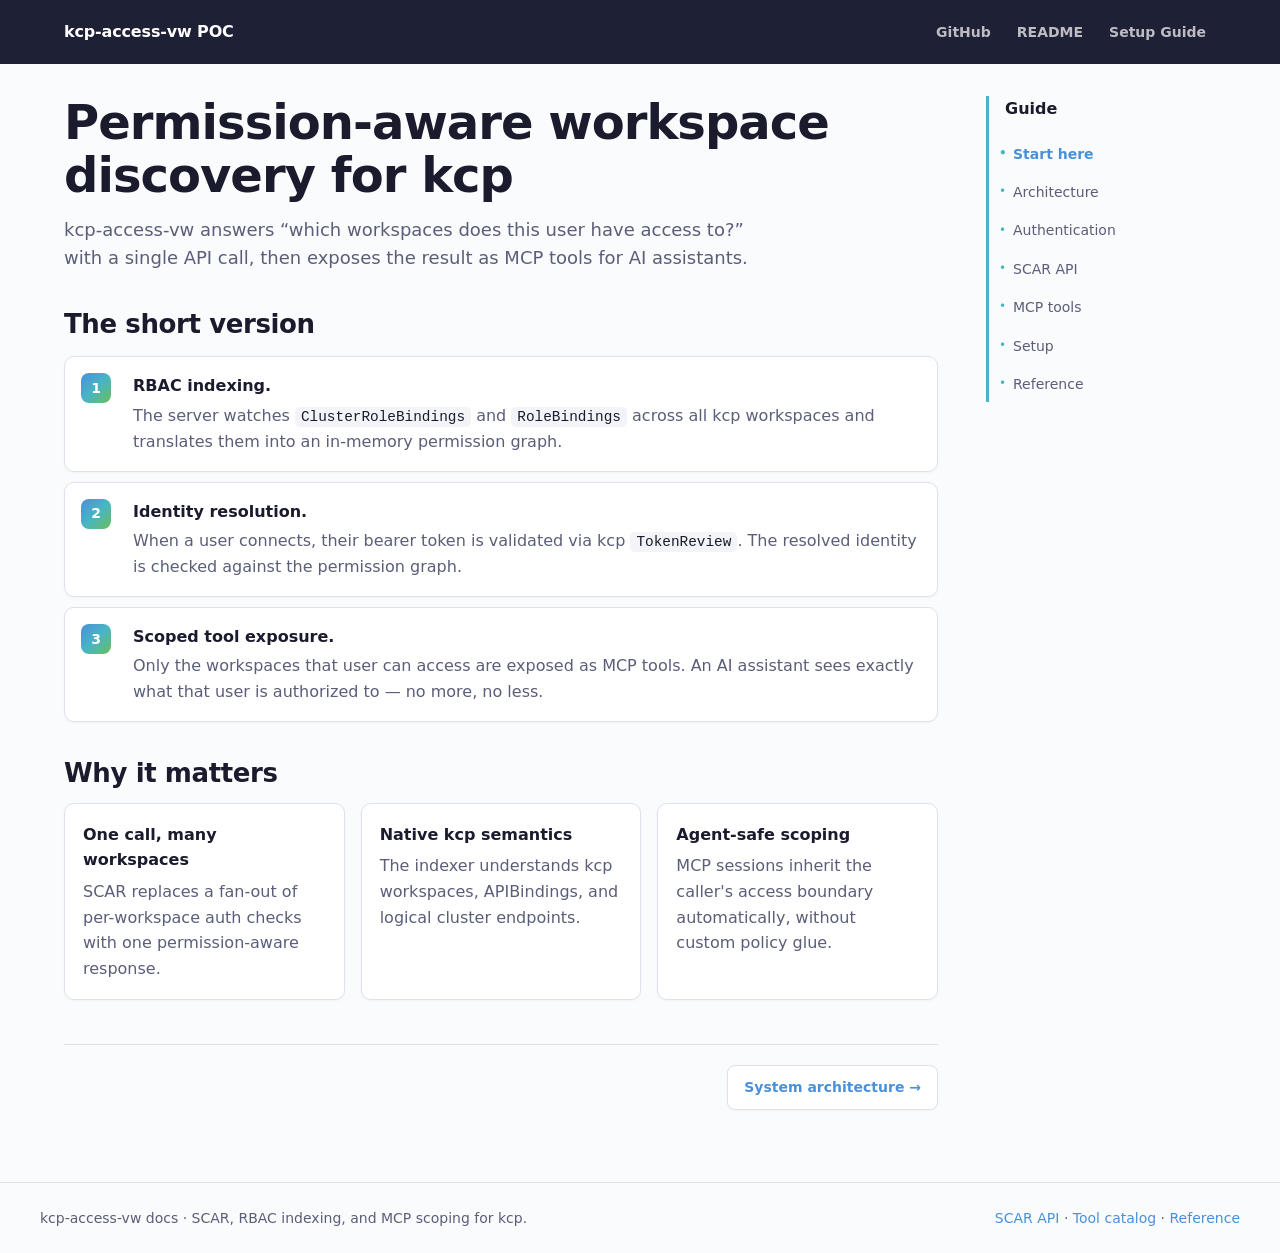
==== site/index.html @ 23381e72 "Add gh pages for this implementation Signed-off-by: Karol Szwaj <karol.szwaj@gmail.com>" ====
<!doctype html>
    <html lang="en">
      <head>
        <meta charset="utf-8" />
        <meta name="viewport" content="width=device-width, initial-scale=1" />
        <title>Start here · kcp-access-vw</title>
        <link rel="stylesheet" href="assets/styles.css" />
      </head>
      <body>
        <header class="site-header">
          <div class="header-inner">
            <a class="brand" href="index.html">

              <span>kcp-access-vw POC</span>
            </a>
            <nav class="top-links" aria-label="Top links">
              <a href="https://github.com/cnvergence/kcp-access-vw" target="_blank" rel="noreferrer">GitHub</a>
              <a href="https://github.com/cnvergence/kcp-access-vw#readme" target="_blank" rel="noreferrer">README</a>
              <a href="setup.html">Setup Guide</a>
            </nav>
          </div>
        </header>

        <div class="guide-layout">
          <main class="main-content">
            <h1 class="page-title">Permission-aware workspace discovery for kcp</h1>
            <p class="intro">kcp-access-vw answers “which workspaces does this user have access to?” with a single API call, then exposes the result as MCP tools for AI assistants.</p>


<section class="section">
  <h2>The short version</h2>
  <ol class="step-list">
    <li>
      <span class="step-num">1</span>
      <div>
        <strong>RBAC indexing.</strong>
        <span>The server watches <code>ClusterRoleBindings</code> and <code>RoleBindings</code> across all kcp workspaces and translates them into an in-memory permission graph.</span>
      </div>
    </li>
    <li>
      <span class="step-num">2</span>
      <div>
        <strong>Identity resolution.</strong>
        <span>When a user connects, their bearer token is validated via kcp <code>TokenReview</code>. The resolved identity is checked against the permission graph.</span>
      </div>
    </li>
    <li>
      <span class="step-num">3</span>
      <div>
        <strong>Scoped tool exposure.</strong>
        <span>Only the workspaces that user can access are exposed as MCP tools. An AI assistant sees exactly what that user is authorized to — no more, no less.</span>
      </div>
    </li>
  </ol>
</section>


<section class="section">
  <h2>Why it matters</h2>
  <div class="three-col">
    <article class="mini-card">
      <strong>One call, many workspaces</strong>
      <p class="short">SCAR replaces a fan-out of per-workspace auth checks with one permission-aware response.</p>
    </article>
    <article class="mini-card">
      <strong>Native kcp semantics</strong>
      <p class="short">The indexer understands kcp workspaces, APIBindings, and logical cluster endpoints.</p>
    </article>
    <article class="mini-card">
      <strong>Agent-safe scoping</strong>
      <p class="short">MCP sessions inherit the caller's access boundary automatically, without custom policy glue.</p>
    </article>
  </div>
</section>

            <nav class="page-nav" aria-label="Pagination"><span></span><a href="architecture.html">System architecture →</a></nav>
          </main>
          <aside class="sidebar" aria-label="Guide">
            <p class="sidebar-title">Guide</p>
            <ul class="nav-list">
              <li><a href="index.html" aria-current="page">Start here</a></li>
              <li><a href="architecture.html">Architecture</a></li>
              <li><a href="auth.html">Authentication</a></li>
              <li><a href="scar.html">SCAR API</a></li>
              <li><a href="mcp.html">MCP tools</a></li>
              <li><a href="setup.html">Setup</a></li>
              <li><a href="reference.html">Reference</a></li>
            </ul>
          </aside>
        </div>

        <footer class="footer">
          <div class="footer-inner">
            <span>kcp-access-vw docs · SCAR, RBAC indexing, and MCP scoping for kcp.</span>
            <span><a href="scar.html">SCAR API</a> · <a href="mcp.html">Tool catalog</a> · <a href="reference.html">Reference</a></span>
          </div>
        </footer>
      </body>
    </html>
---- site/assets/styles.css ----
:root {
  color-scheme: light;
  --header-height: 64px;
  --bg: #fafbfc;
  --surface: #ffffff;
  --surface-2: #f3f4f7;
  --ink: #1a1c2e;
  --muted: #5a5e78;
  --line: #dfe2eb;
  /* kcp brand: havelock blue → shakespeare teal → mantis green */
  --accent: #4a90d9;
  --accent-2: #357abd;
  --accent-soft: #eaf2fb;
  --accent-ink: #1a3a5c;
  --teal: #48b5c4;
  --green: #6bbd5b;
  --gradient: linear-gradient(135deg, var(--accent), var(--teal), var(--green));
  --code-bg: #1e2035;
  --code-ink: #e8eaf6;
  --code-key: #7ec8e3;
  --code-string: #ffcc80;
  --code-value: #a5d6a7;
  --code-comment: #78849e;
  --code-keyword: #b39ddb;
  --code-type: #80cbc4;
  --code-func: #ce93d8;
  --radius: 10px;
  font-family:
    "Inter", ui-sans-serif, system-ui, -apple-system, BlinkMacSystemFont, "Segoe UI",
    sans-serif;
}

* { box-sizing: border-box; }
html { scroll-behavior: smooth; }

body {
  margin: 0;
  background: var(--bg);
  color: var(--ink);
  line-height: 1.6;
}

a {
  color: var(--accent);
  text-decoration: none;
}
a:hover { color: var(--accent-2); text-decoration: underline; }

/* ── Header ─────────────────────────────────────── */

.site-header {
  background: var(--code-bg);
  position: sticky;
  top: 0;
  z-index: 20;
}

.header-inner {
  max-width: 1200px;
  margin: 0 auto;
  padding: 0 24px;
  display: flex;
  align-items: center;
  height: var(--header-height);
  justify-content: space-between;
  gap: 20px;
}

.brand {
  display: inline-flex;
  align-items: center;
  gap: 10px;
  color: #fff;
  font-weight: 800;
  font-size: 16px;
  text-decoration: none;
  letter-spacing: -0.01em;
}
.brand:hover { text-decoration: none; color: #fff; }

.brand-mark {
  width: 32px;
  height: 32px;
  display: grid;
  place-items: center;
  border-radius: 8px;
  background: var(--gradient);
  color: #fff;
  font-size: 12px;
  font-weight: 900;
  letter-spacing: -0.02em;
}

.top-links {
  display: flex;
  flex-wrap: wrap;
  justify-content: flex-end;
  gap: 6px;
  font-size: 14px;
}
.top-links a {
  color: rgba(255,255,255,0.7);
  font-weight: 600;
  text-decoration: none;
  padding: 5px 10px;
  border-radius: 6px;
  transition: all 0.15s;
}
.top-links a:hover { background: rgba(255,255,255,0.1); color: #fff; text-decoration: none; }

/* ── Layout ──────────────────────────────────────── */

.guide-layout {
  display: grid;
  grid-template-columns: minmax(0, 1fr) 230px;
  gap: 48px;
  align-items: start;
  max-width: 1200px;
  margin: 0 auto;
  padding: 32px 24px 72px;
}

.sidebar {
  position: sticky;
  top: calc(var(--header-height) + 24px);
  border: none;
  border-left: 3px solid var(--teal);
  background: transparent;
  padding: 0 0 0 16px;
}

.sidebar-title {
  margin: 0 0 14px;
  font-size: 16px;
  font-weight: 800;
  color: var(--ink);
}

.nav-list {
  list-style: none;
  margin: 0;
  padding: 0;
}

.nav-list li + li {
  margin-top: 2px;
}

.nav-list a {
  position: relative;
  display: block;
  padding: 7px 12px 7px 24px;
  border-left: 3px solid transparent;
  margin-left: -19px;
  font-size: 14px;
  color: var(--muted);
  text-decoration: none;
  transition: all 0.15s;
}

.nav-list a::before {
  content: "•";
  position: absolute;
  left: 10px;
  top: 50%;
  transform: translateY(-50%);
  color: var(--teal);
  font-size: 12px;
}

.nav-list a:hover {
  color: var(--ink);
  border-left-color: var(--line);
  text-decoration: none;
}

.nav-list a[aria-current="page"] {
  color: var(--accent);
  font-weight: 700;
  border-left-color: var(--teal);
  background: transparent;
}

/* ── Content ─────────────────────────────────────── */

.main-content {
  max-width: 920px;
  margin: 0;
  padding: 0;
}

.page-title {
  margin: 0 0 14px;
  font-size: clamp(32px, 4.5vw, 48px);
  line-height: 1.1;
  letter-spacing: -0.02em;
  font-weight: 850;
}

.intro {
  margin: 0 0 24px;
  color: var(--muted);
  font-size: 18px;
  max-width: 720px;
  line-height: 1.6;
}

.section { margin: 36px 0; }
.section h2 {
  margin: 0 0 14px;
  font-size: 26px;
  line-height: 1.2;
  letter-spacing: -0.015em;
  font-weight: 780;
}
.section h3 {
  margin: 0 0 8px;
  font-size: 18px;
  line-height: 1.3;
  font-weight: 700;
}
p { margin: 0 0 14px; }
.short { color: var(--muted); max-width: 720px; }

/* ── Cards, steps, examples ─────────────────────── */

.example {
  margin: 16px 0;
  border: 1px solid var(--line);
  border-radius: var(--radius);
  overflow: hidden;
  background: var(--surface);
  box-shadow: 0 1px 3px rgba(0,0,0,0.04);
}

.example-title {
  display: flex;
  justify-content: space-between;
  align-items: center;
  gap: 12px;
  padding: 10px 14px;
  border-bottom: 1px solid var(--line);
  background: var(--surface-2);
  color: var(--muted);
  font-size: 13px;
  font-weight: 700;
}
.example-title a { font-weight: 600; }

pre {
  margin: 0;
  padding: 18px;
  overflow-x: auto;
  background: var(--code-bg);
  color: var(--code-ink);
  font-size: 13px;
  line-height: 1.5;
}

code {
  font-family: "JetBrains Mono", "SFMono-Regular", Consolas, "Liberation Mono", Menlo, ui-monospace, monospace;
}

:not(pre) > code {
  padding: 2px 6px;
  border-radius: 5px;
  background: var(--surface-2);
  color: var(--ink);
  font-size: 0.9em;
}

.note {
  border-left: 4px solid var(--teal);
  border-radius: 0 var(--radius) var(--radius) 0;
  background: var(--surface);
  padding: 14px 16px;
  box-shadow: 0 1px 3px rgba(0,0,0,0.04);
}
.note p:last-child { margin-bottom: 0; }

.warning {
  border-left: 4px solid #e5a100;
  border-radius: 0 var(--radius) var(--radius) 0;
  background: #fffbe6;
  padding: 14px 16px;
}
.warning p:last-child { margin-bottom: 0; }

.step-list {
  list-style: none;
  margin: 16px 0;
  padding: 0;
  display: grid;
  gap: 10px;
}

.step-list li {
  display: grid;
  grid-template-columns: 38px 1fr;
  gap: 14px;
  align-items: start;
  border: 1px solid var(--line);
  border-radius: var(--radius);
  background: var(--surface);
  padding: 16px;
  box-shadow: 0 1px 3px rgba(0,0,0,0.04);
}

.step-list .step-num {
  display: grid;
  place-items: center;
  width: 30px;
  height: 30px;
  border-radius: 8px;
  background: var(--gradient);
  color: #fff;
  font-weight: 800;
  font-size: 14px;
}

.step-list strong { display: block; margin-bottom: 4px; }
.step-list span { color: var(--muted); }

.two-col {
  display: grid;
  grid-template-columns: repeat(2, minmax(0, 1fr));
  gap: 16px;
}

.three-col {
  display: grid;
  grid-template-columns: repeat(3, minmax(0, 1fr));
  gap: 16px;
}

.mini-card {
  border: 1px solid var(--line);
  border-radius: var(--radius);
  background: var(--surface);
  padding: 18px;
  box-shadow: 0 1px 3px rgba(0,0,0,0.04);
  transition: box-shadow 0.15s;
}
.mini-card:hover {
  box-shadow: 0 2px 8px rgba(0,0,0,0.08);
}
.mini-card strong { display: block; margin-bottom: 6px; }
.mini-card span { color: var(--muted); }
.mini-card p:last-child { margin-bottom: 0; }

/* ── Tables ──────────────────────────────────────── */

.table-wrap {
  overflow-x: auto;
  border: 1px solid var(--line);
  border-radius: var(--radius);
  background: var(--surface);
  box-shadow: 0 1px 3px rgba(0,0,0,0.04);
}

table { width: 100%; border-collapse: collapse; min-width: 540px; }
th, td { padding: 12px 14px; border-bottom: 1px solid var(--line); text-align: left; vertical-align: top; }
th {
  background: var(--surface-2);
  font-size: 11px;
  font-weight: 800;
  letter-spacing: 0.04em;
  text-transform: uppercase;
  color: var(--muted);
}
tr:last-child td { border-bottom: 0; }

/* ── Diagram ─────────────────────────────────────── */

.diagram-wrap {
  margin: 20px 0;
  border: 1px solid var(--line);
  border-radius: var(--radius);
  background: var(--surface);
  padding: 28px;
  overflow-x: auto;
  box-shadow: 0 1px 3px rgba(0,0,0,0.04);
}

.diagram-wrap svg { display: block; margin: 0 auto; }

/* ── Navigation ──────────────────────────────────── */

.page-nav {
  display: flex;
  justify-content: space-between;
  gap: 14px;
  margin-top: 44px;
  padding-top: 20px;
  border-top: 1px solid var(--line);
}

.page-nav a {
  display: inline-flex;
  min-height: 42px;
  align-items: center;
  border: 1px solid var(--line);
  border-radius: 8px;
  background: var(--surface);
  padding: 10px 16px;
  text-decoration: none;
  font-weight: 700;
  font-size: 14px;
  box-shadow: 0 1px 3px rgba(0,0,0,0.04);
  transition: all 0.15s;
}
.page-nav a:hover {
  border-color: var(--accent);
  box-shadow: 0 2px 8px rgba(0,0,0,0.08);
  text-decoration: none;
}

/* ── Footer ──────────────────────────────────────── */

.footer {
  border-top: 1px solid var(--line);
  color: var(--muted);
  padding: 24px;
  font-size: 14px;
}
.footer-inner {
  max-width: 1200px;
  margin: 0 auto;
  display: flex;
  justify-content: space-between;
  gap: 14px;
  flex-wrap: wrap;
}

/* ── Responsive ──────────────────────────────────── */

@media (max-width: 920px) {
  :root { --header-height: 104px; }
  .header-inner { align-items: flex-start; flex-direction: column; }
  .top-links { justify-content: flex-start; }
  .guide-layout {
    grid-template-columns: 1fr;
    gap: 32px;
  }
  .sidebar {
    position: static;
    padding: 16px 0 0;
    border-left: 0;
    border-top: 3px solid var(--teal);
  }
  .nav-list a {
    margin-left: 0;
    padding-left: 24px;
  }
  .two-col, .three-col { grid-template-columns: 1fr; }
}

@media (max-width: 560px) {
  .guide-layout,
  .footer {
    padding-left: 14px;
    padding-right: 14px;
  }
  .page-title { font-size: 32px; }
  .intro { font-size: 16px; }
  .page-nav { flex-direction: column; }
}
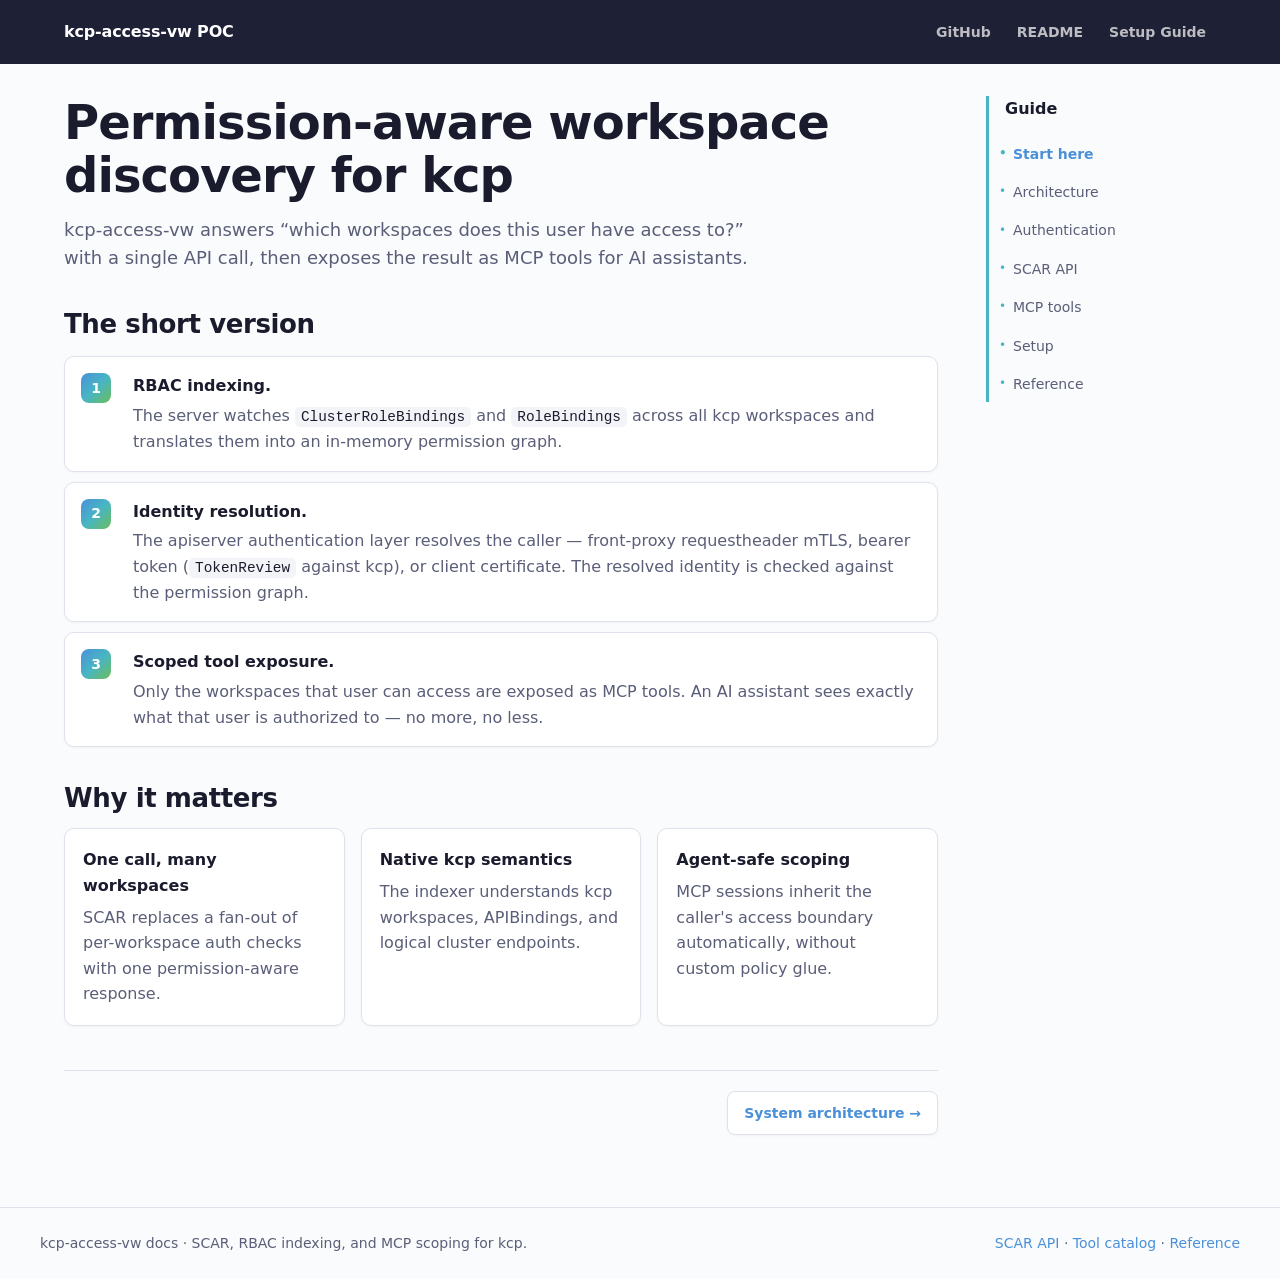
==== commit 4210815e: "Move into kcp vw and update the docs Signed-off-by: Karol Szwaj <karol.szwaj@gmail.com>" ====
--- a/site/index.html
+++ b/site/index.html
@@ -41,7 +41,7 @@
       <span class="step-num">2</span>
       <div>
         <strong>Identity resolution.</strong>
-        <span>When a user connects, their bearer token is validated via kcp <code>TokenReview</code>. The resolved identity is checked against the permission graph.</span>
+        <span>The apiserver authentication layer resolves the caller — front-proxy requestheader mTLS, bearer token (<code>TokenReview</code> against kcp), or client certificate. The resolved identity is checked against the permission graph.</span>
       </div>
     </li>
     <li>
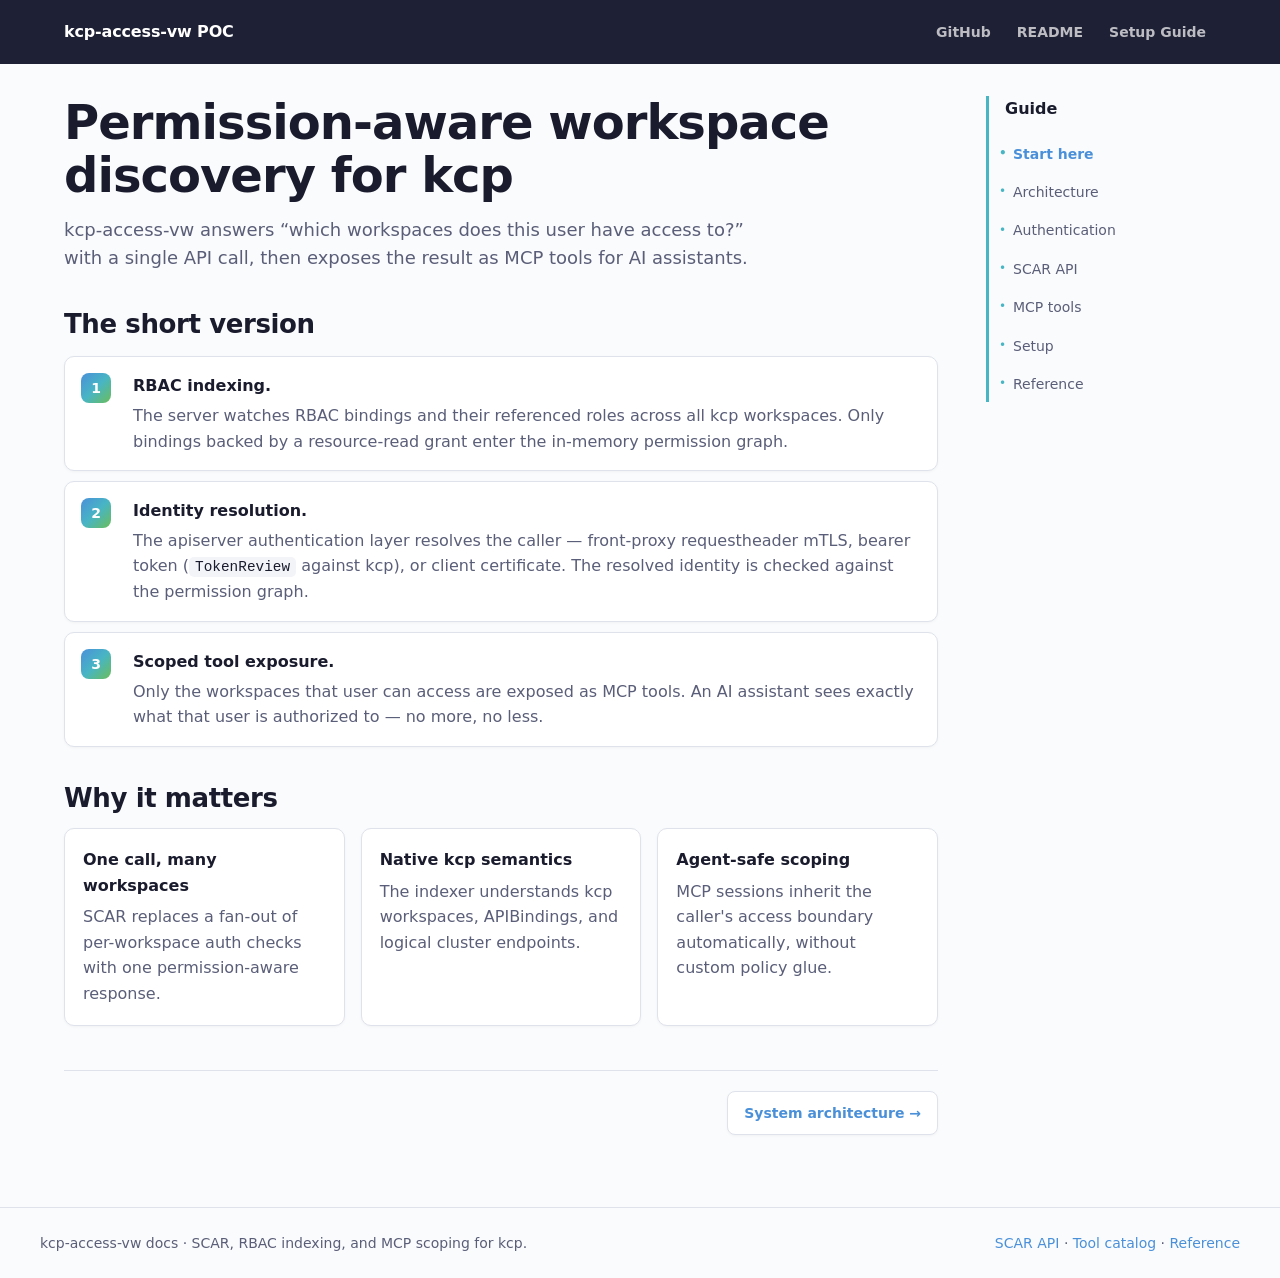
==== commit 6cd967e8: "fix(rbac): require resource-read grants for discovery" ====
--- a/site/index.html
+++ b/site/index.html
@@ -34,7 +34,7 @@
       <span class="step-num">1</span>
       <div>
         <strong>RBAC indexing.</strong>
-        <span>The server watches <code>ClusterRoleBindings</code> and <code>RoleBindings</code> across all kcp workspaces and translates them into an in-memory permission graph.</span>
+        <span>The server watches RBAC bindings and their referenced roles across all kcp workspaces. Only bindings backed by a resource-read grant enter the in-memory permission graph.</span>
       </div>
     </li>
     <li>
